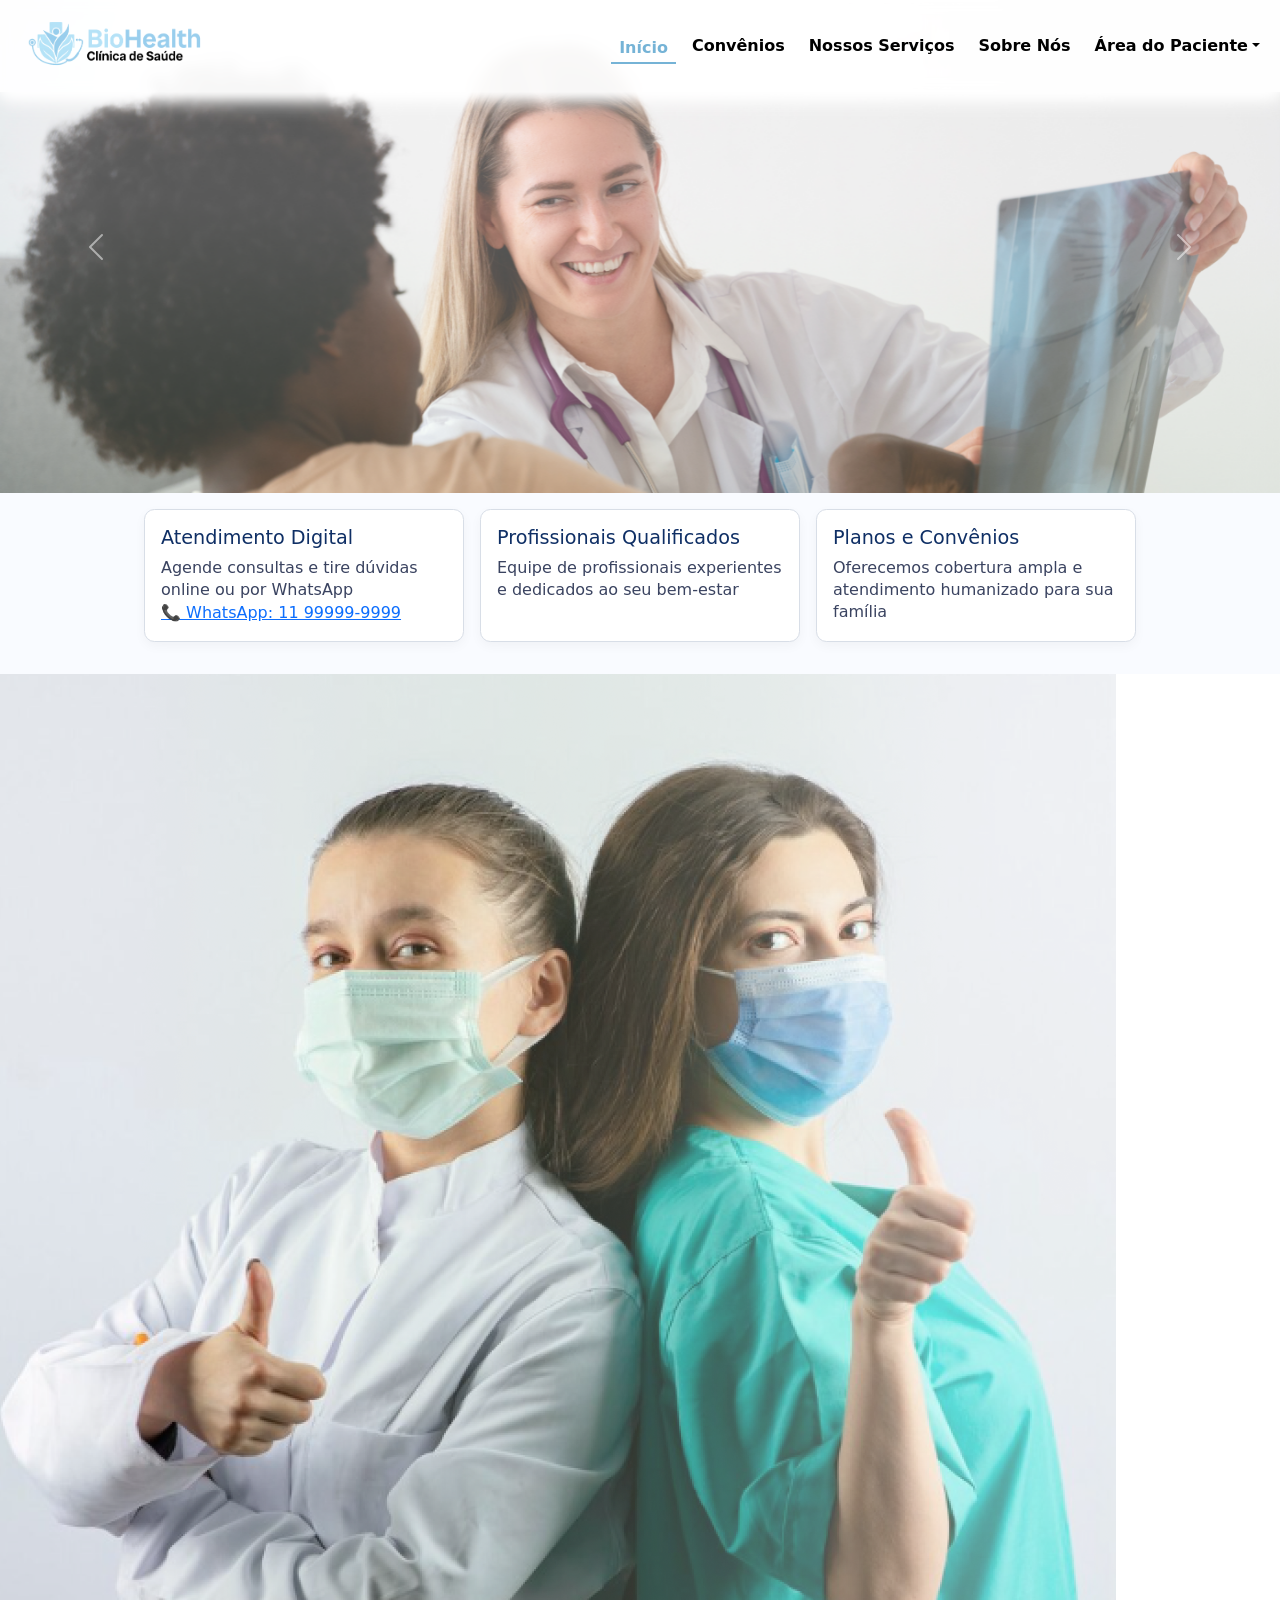
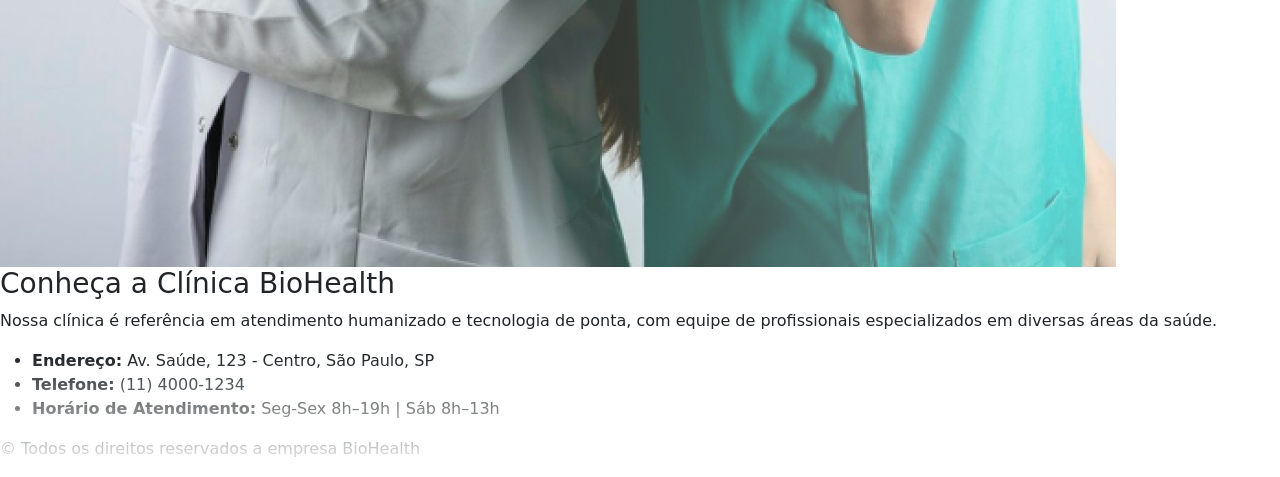
==== index.html @ 5f9a9ad2 "primeiro commit" ====
<!doctype html>
<html lang="pt-br">
  <head>
    <meta charset="UTF-8" />
    <meta name="viewport" content="width=device-width, initial-scale=1.0" />
    <title>BioHealth</title>
    <link
      href="https://cdn.jsdelivr.net/npm/bootstrap@5.3.8/dist/css/bootstrap.min.css"
      rel="stylesheet"
      integrity="sha384-sRIl4kxILFvY47J16cr9ZwB07vP4J8+LH7qKQnuqkuIAvNWLzeN8tE5YBujZqJLB"
      crossorigin="anonymous"
    />
    <link rel="stylesheet" href="/assets/css/index.css" />
  </head>
  <body>
    <!-- Navbar -->
    <div id="navbar-placeholder"></div>

    <!--banner-->
    <div id="carouselExampleCaptions" class="carousel slide">
      <div class="carousel-indicators">
        <button
          type="button"
          data-bs-target="#carouselExampleCaptions"
          data-bs-slide-to="0"
          class="active"
          aria-current="true"
          aria-label="Slide 1"
        ></button>
        <button
          type="button"
          data-bs-target="#carouselExampleCaptions"
          data-bs-slide-to="1"
          aria-label="Slide 2"
        ></button>
        <button
          type="button"
          data-bs-target="#carouselExampleCaptions"
          data-bs-slide-to="2"
          aria-label="Slide 3"
        ></button>
      </div>
      <div class="carousel-inner">
        <div class="carousel-item active">
          <img src="/assets/img/banner1.png" class="d-block w-100" alt="..." />
        </div>
        <div class="carousel-item">
          <img src="/assets/img/banner3.png" class="d-block w-100" alt="..." />
            <div class="carousel-caption d-none d-md-block">
          <div class="carousel-caption d-none d-md-block">
            <h3>Veja todos os nossos serviços disponíveis!</h5>
            <div class="d-grid gap-2 col-6 mx-auto">
              <button type="button" class="btn btn-outline-light">
                Ver Serviços
              </button>
            </div>
          </div>
            </div>
        </div>
        <div class="carousel-item">
          <img src="/assets/img/banner2.png" class="d-block w-100" alt="..." />
          <div class="carousel-caption d-none d-md-block">
            <div class="carousel-caption d-none d-md-block">
              <h3>Agende sua consulta!</h3>
              <div class="d-grid gap-2 col-10 mx-auto">
                <button type="button" class="btn btn-outline-light">
                  Agendar Consulta/Exame
                </button>
              </div>
            </div>
        </div>
      </div>
      <button
        class="carousel-control-prev"
        type="button"
        data-bs-target="#carouselExampleCaptions"
        data-bs-slide="prev"
      >
        <span class="carousel-control-prev-icon" aria-hidden="true"></span>
        <span class="visually-hidden">Previous</span>
      </button>
      <button
        class="carousel-control-next"
        type="button"
        data-bs-target="#carouselExampleCaptions"
        data-bs-slide="next"
      >
        <span class="carousel-control-next-icon" aria-hidden="true"></span>
        <span class="visually-hidden">Next</span>
      </button>
    </div>

<!--cards infos-->
<section class="info-cards-section">
  <div class="info-cards-row">
    <article class="info-card">
      <h3>Atendimento Digital</h3>
      <p>Agende consultas e tire dúvidas online ou por WhatsApp</p>
      <a href="https://wa.me/11999999999" target="_blank" rel="noopener" class="whatsapp-link">📞 WhatsApp: 11 99999-9999</a>
    </article>
    <article class="info-card">
      <h3>Profissionais Qualificados</h3>
      <p>Equipe de profissionais experientes e dedicados ao seu bem-estar</p>
    </article>
    <article class="info-card">
      <h3>Planos e Convênios</h3>
      <p>Oferecemos cobertura ampla e atendimento humanizado para sua família</p>
    </article>
  </div>
</section>


<!--info clínica-->
<section class="clinic-info-section">
  <div class="clinic-info-container">
    <div class="clinic-image-col">
      <img src="/assets/img/card1.png" alt="Clínica BioHealth" class="clinic-image" />
    </div>
    <div class="clinic-text-col">
      <h3>Conheça a Clínica BioHealth</h3>
      <p>
        Nossa clínica é referência em atendimento humanizado e tecnologia de ponta, com equipe de profissionais especializados em diversas áreas da saúde.
      </p>
      <ul>
        <li><strong>Endereço:</strong> Av. Saúde, 123 - Centro, São Paulo, SP</li>
        <li><strong>Telefone:</strong> (11) 4000-1234</li>
        <li><strong>Horário de Atendimento:</strong> Seg-Sex 8h–19h | Sáb 8h–13h</li>
      </ul>
    </div>
  </div>
</section>

    <!--footer-->
    <div id="footer-placeholder"></div>
  </body>

  <script>
    async function loadFragment(containerId, fragmentPath, errorMessage) {
      try {
        const resp = await fetch(fragmentPath);
        if (!resp.ok) throw new Error(`Erro ${resp.status}`);
        const html = await resp.text();
        document.getElementById(containerId).innerHTML = html;
      } catch (error) {
        console.error(errorMessage, error);
        document.getElementById(containerId).innerHTML =
          `<div class="alert alert-danger p-2 m-0">Falha ao carregar ${containerId.replace("-placeholder", "")}.</div>`;
      }
    }

    loadFragment(
      "navbar-placeholder",
      "fragments/navbar.html",
      "Não foi possível carregar navbar:",
    );
    loadFragment(
      "footer-placeholder",
      "fragments/footer.html",
      "Não foi possível carregar footer:",
    );
  </script>
  <script
    src="https://cdn.jsdelivr.net/npm/bootstrap@5.3.8/dist/js/bootstrap.bundle.min.js"
    integrity="sha384-FKyoEForCGlyvwx9Hj09JcYn3nv7wiPVlz7YYwJrWVcXK/BmnVDxM+D2scQbITxI"
    crossorigin="anonymous"
  ></script>
</html>
---- assets/css/index.css ----
/* customizacao navbar */
.navbar-logo {
  width: 200px;
  height: auto;
  margin-right: 0.4rem;
}
.navbar-nav {
  display: flex;
  align-items: center;
  margin-left: auto;
  gap: 0.5rem;
}
.navbar-nav .nav-item {
  display: flex;
  align-items: center;
}
.navbar-nav .nav-link {
  font-weight: 700;
  color: #000000;
}
.navbar-nav .nav-link:hover {
  color: #75b3d6 !important;
}
.navbar-nav .nav-link.active {
  color: #75b3d6 !important;
  border-bottom: 2px solid #75b3d6;
  padding-bottom: 0.15rem;
}

/* customizacao carousel */
#carouselExampleCaptions {
  max-height: auto;
  overflow: hidden;
}
#carouselExampleCaptions .carousel-item img {
  max-height: none;
  width: 100%;
  height: auto;
  object-fit: contain;
}

#carouselExampleCaptions .carousel-caption {
  position: absolute;
  top: 50%;
  right: 5%;
  left: auto;
  width: 45%;
  transform: translateY(-50%);
  text-align: center;
  display: flex;
  flex-direction: column;
  align-items: center;
  justify-content: center;
  padding: 0.5rem 1rem;
  background: transparent;
  border-radius: 0;
}
#carouselExampleCaptions .carousel-caption h3,
#carouselExampleCaptions .carousel-caption p {
  color: #ffffff;
  text-shadow: 0 0 6px rgba(0, 0, 0, 0.8);
  margin: 0.2rem 0;
  width: 100%;
}
#carouselExampleCaptions .carousel-caption .btn {
  margin-top: 0.5rem;
  background-color: #41a8f7;
  border-color: #1c5c8d;
  color: #1c5c8d;
}
#carouselExampleCaptions .carousel-caption .btn:hover {
  background-color: #1c5c8d;
  border-color: rgb(20, 88, 141);
  color: #ffffff;
}

.dropdown-menu {
  background: #ffffff !important;
  border: 1px solid #d6d6d6 !important;
  min-width: 220px;
  text-align: left;
  padding: 0.2rem 0;
  right: 0;
  left: auto;
  box-shadow: 0 6px 18px rgba(0, 0, 0, 0.12);
}
.dropdown-menu.show {
  right: 0;
  left: auto;
}
.dropdown-item {
  color: #0c2b66 !important;
  text-align: left;
  background: transparent !important;
  border-radius: 0;
  padding-right: 0.9rem;
  padding-left: 0.9rem;
}
.dropdown-item:hover,
.dropdown-item:focus {
  background-color: #f2f7ff !important;
  color: #0c2b66 !important;
}

/* Navbar overlay */
.navbar {
  background-color: rgba(255, 255, 255, 0.95) !important;
  position: absolute;
  width: 100%;
  top: 0;
  left: 0;
  z-index: 20;
  padding-top: 0.4rem;
  padding-bottom: 0.4rem;
  backdrop-filter: blur(6px);
  box-shadow:
    0 8px 20px rgb(255, 255, 255),
    0 4px 12px rgb(255, 255, 255);
}
.container-fluid {
  position: relative;
  z-index: 20;
}
body {
  margin: 0;
}
#carouselExampleCaptions {
  margin-top: 0;
  position: relative;
  z-index: 1;
  background: linear-gradient(to bottom, rgba(0, 0, 0, 0.25), transparent 25%);
  padding-bottom: 1rem;
}
#carouselExampleCaptions::after {
  content: "";
  position: absolute;
  inset: auto 0 0;
  height: 120px;
  background: linear-gradient(
    to bottom,
    rgba(0, 0, 0, 0),
    rgba(255, 255, 255, 1)
  );
  pointer-events: none;
}
#carouselExampleCaptions .carousel-item {
  min-height: 380px;
}
#carouselExampleCaptions .carousel-item img {
  height: auto;
  object-fit: contain;
  width: 100%;
}

/* Info cards */
.info-cards-section {
  padding: 1rem 1.25rem 2rem;
  background: #f9fbff;
}
.info-cards-row {
  display: flex;
  flex-wrap: wrap;
  gap: 1rem;
  justify-content: center;
}
.info-card {
  flex: 1 1 250px;
  max-width: 320px;
  background: #fff;
  border: 1px solid #d8dee7;
  border-radius: 0.65rem;
  padding: 1rem;
  box-shadow: 0 4px 12px rgba(0, 0, 0, 0.04);
}
.info-card h3 {
  margin: 0 0 0.45rem;
  font-size: 1.2rem;
  color: #0f2f65;
}
.info-card p {
  margin: 0;
  color: #3a4360;
  line-height: 1.4;
}
@media (max-width: 760px) {
  .info-cards-row {
    flex-direction: column;
    align-items: stretch;
  }
}

/* Clinic info section */
\n.clinic-info-section {
  padding: 0.6rem 1.25rem 0.8rem;
}
\n.clinic-info-container {
  display: flex;
  gap: 1rem;
  align-items: center;
  justify-content: center;
  flex-wrap: wrap;
  background: #ffffff;
  border: 1px solid #dfe3e9;
  border-radius: 0.65rem;
  padding: 0.7rem;
}
\n.clinic-image-col {
  flex: 1 1 220px;
  max-width: 260px;
  display: flex;
  align-items: center;
  justify-content: center;
}
\n.clinic-image {
  width: 100%;
  height: 150px;
  border-radius: 0.5rem;
  object-fit: cover;
}
\n.clinic-text-col {
  flex: 2 1 360px;
}
\n.clinic-text-col h3 {
  font-size: 1.35rem;
  margin-top: 0;
  color: #0f2f65;
}
\n.clinic-text-col p {
  margin: 0.25rem 0 0.5rem;
  color: #3b435f;
  line-height: 1.4;
}
\n.clinic-text-col ul {
  list-style: none;
  padding: 0;
  margin: 0;
  color: #1f2f57;
}
\n.clinic-text-col li {
  margin-bottom: 0.3rem;
}
\n@media (max-width: 860px) {
  .clinic-info-container {
    flex-direction: column;
  }
}
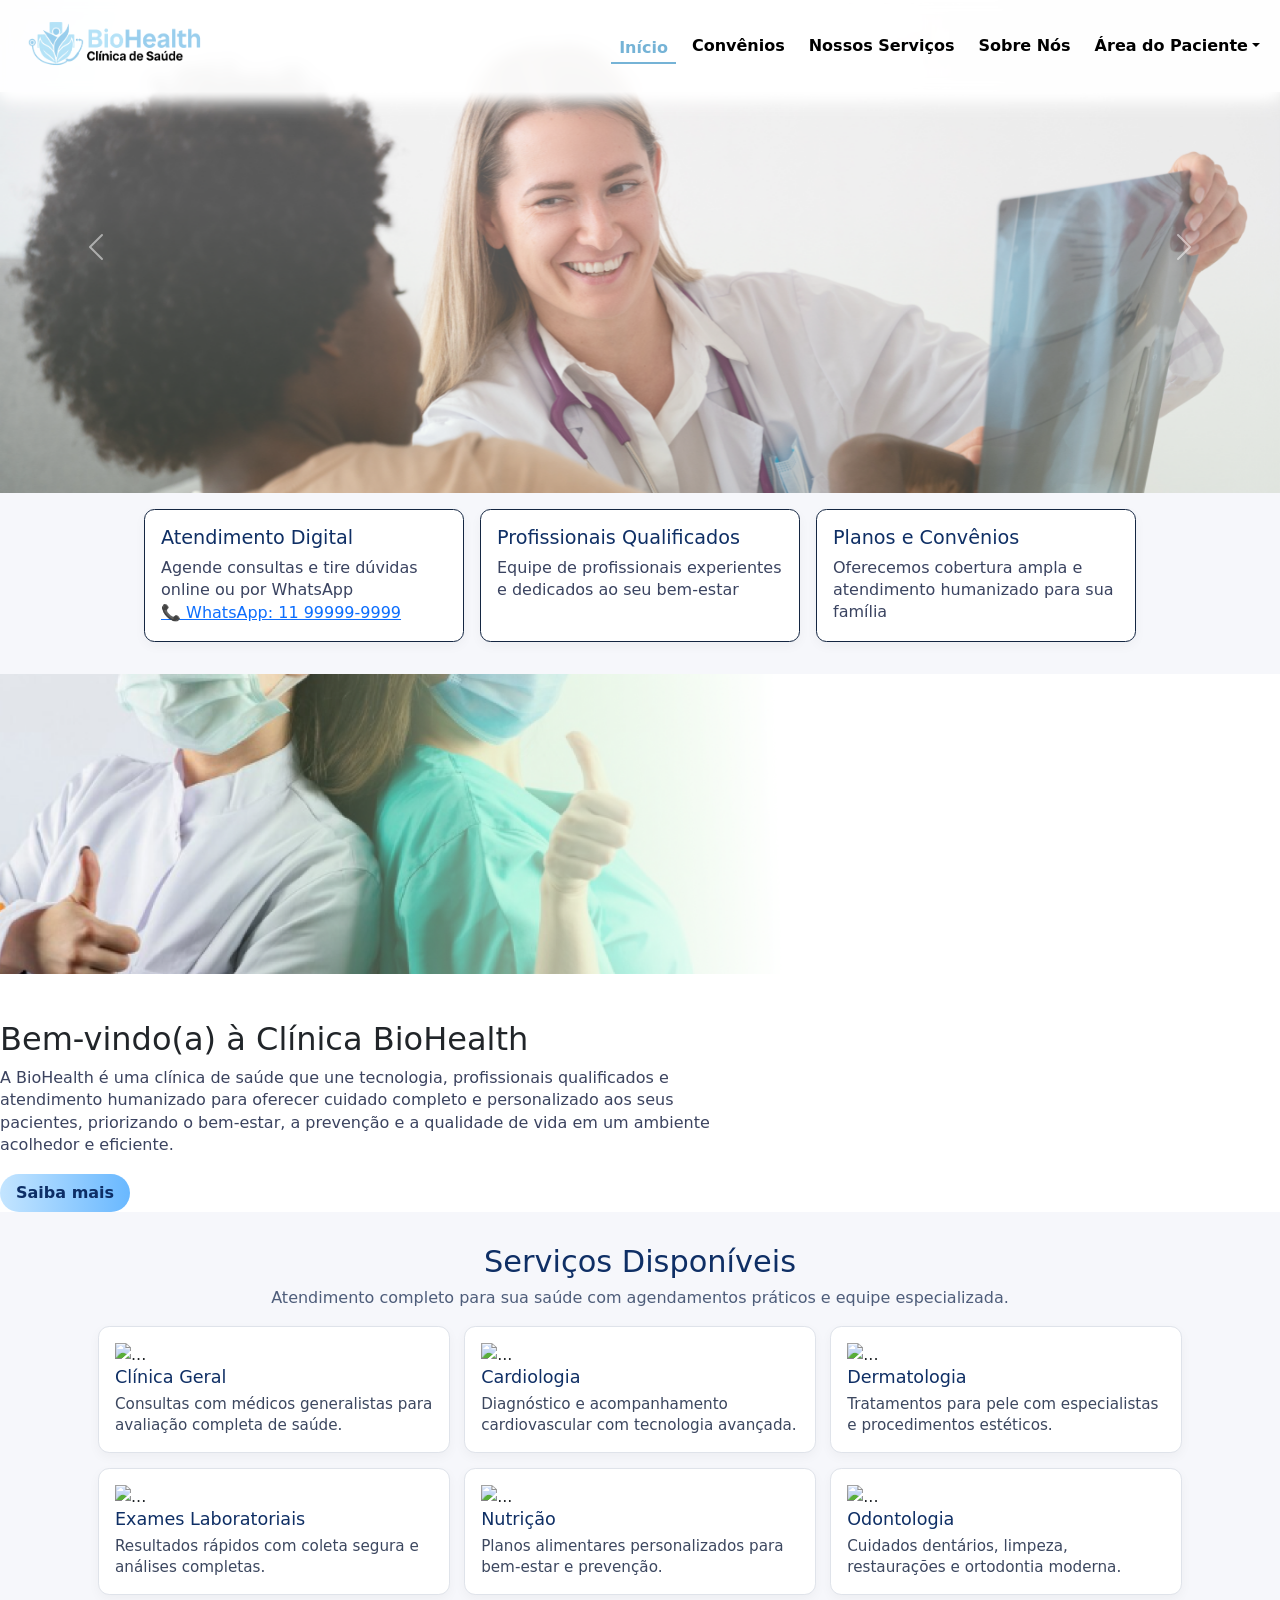
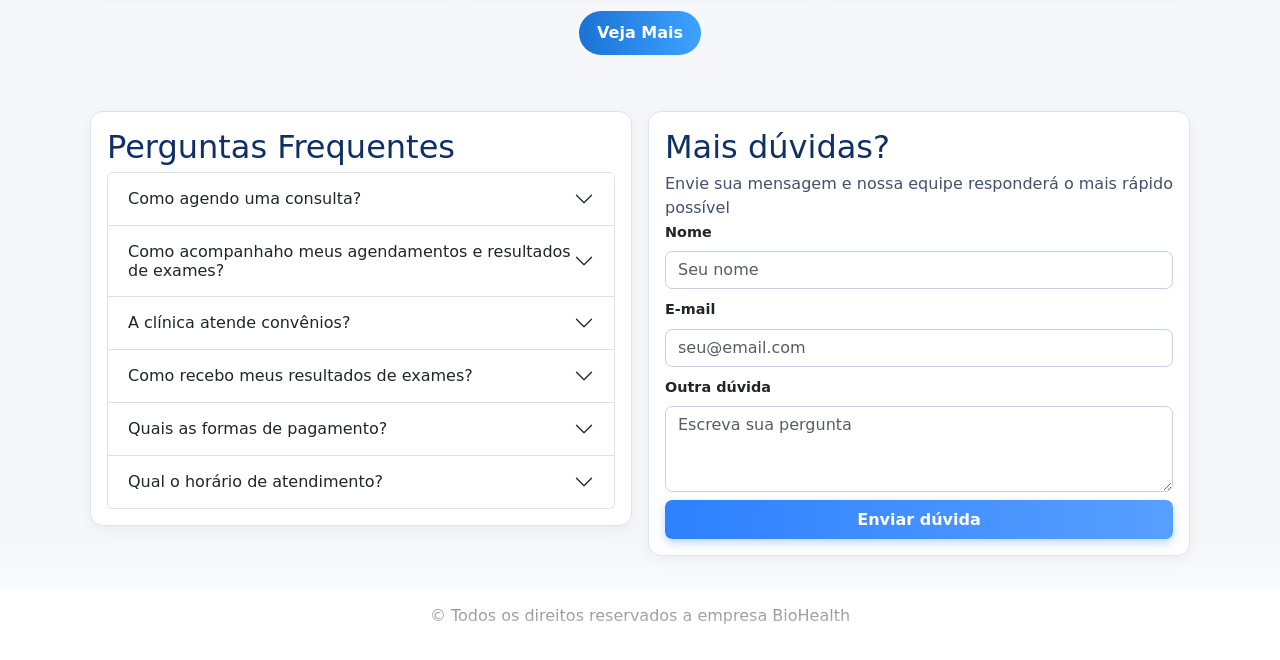
==== commit 50e088a0: "update" ====
--- a/index.html
+++ b/index.html
@@ -18,28 +18,7 @@
 
     <!--banner-->
     <div id="carouselExampleCaptions" class="carousel slide">
-      <div class="carousel-indicators">
-        <button
-          type="button"
-          data-bs-target="#carouselExampleCaptions"
-          data-bs-slide-to="0"
-          class="active"
-          aria-current="true"
-          aria-label="Slide 1"
-        ></button>
-        <button
-          type="button"
-          data-bs-target="#carouselExampleCaptions"
-          data-bs-slide-to="1"
-          aria-label="Slide 2"
-        ></button>
-        <button
-          type="button"
-          data-bs-target="#carouselExampleCaptions"
-          data-bs-slide-to="2"
-          aria-label="Slide 3"
-        ></button>
-      </div>
+
       <div class="carousel-inner">
         <div class="carousel-item active">
           <img src="/assets/img/banner1.png" class="d-block w-100" alt="..." />
@@ -117,15 +96,160 @@
       <img src="/assets/img/card1.png" alt="Clínica BioHealth" class="clinic-image" />
     </div>
     <div class="clinic-text-col">
-      <h3>Conheça a Clínica BioHealth</h3>
+      <h2><span class="title-dark">Bem-vindo(a) à</span> <span class="title-light">Clínica BioHealth</span></h2>
       <p>
-        Nossa clínica é referência em atendimento humanizado e tecnologia de ponta, com equipe de profissionais especializados em diversas áreas da saúde.
+        A BioHealth é uma clínica de saúde que une tecnologia, profissionais qualificados e atendimento humanizado para oferecer cuidado completo e personalizado aos seus pacientes, priorizando o bem-estar, a prevenção e a qualidade de vida em um ambiente acolhedor e eficiente.
       </p>
-      <ul>
-        <li><strong>Endereço:</strong> Av. Saúde, 123 - Centro, São Paulo, SP</li>
-        <li><strong>Telefone:</strong> (11) 4000-1234</li>
-        <li><strong>Horário de Atendimento:</strong> Seg-Sex 8h–19h | Sáb 8h–13h</li>
-      </ul>
+      <a href="#" class="learn-more-btn">Saiba mais</a>
+    </div>
+  </div>
+</section>
+
+<!--servicos disponíveis-->
+<section class="services-section">
+  <div class="services-inner">
+    <div class="services-header">
+      <h2>Serviços Disponíveis</h2>
+      <p>Atendimento completo para sua saúde com agendamentos práticos e equipe especializada.</p>
+    </div>
+    <div class="service-cards-grid">
+      
+      <article class="service-card">
+          <img src="..." class="card-img-top" alt="...">
+
+        <h3>Clínica Geral</h3>
+        <p>Consultas com médicos generalistas para avaliação completa de saúde.</p>
+      </article>
+      <article class="service-card">
+          <img src="..." class="card-img-top" alt="...">
+
+        <h3>Cardiologia</h3>
+        <p>Diagnóstico e acompanhamento cardiovascular com tecnologia avançada.</p>
+      </article>
+      <article class="service-card">
+          <img src="..." class="card-img-top" alt="...">
+
+        <h3>Dermatologia</h3>
+        <p>Tratamentos para pele com especialistas e procedimentos estéticos.</p>
+      </article>
+      <article class="service-card">
+          <img src="..." class="card-img-top" alt="...">
+
+        <h3>Exames Laboratoriais</h3>
+        <p>Resultados rápidos com coleta segura e análises completas.</p>
+      </article>
+      <article class="service-card">
+          <img src="..." class="card-img-top" alt="...">
+
+        <h3>Nutrição</h3>
+        <p>Planos alimentares personalizados para bem-estar e prevenção.</p>
+      </article>
+      <article class="service-card">
+          <img src="..." class="card-img-top" alt="...">
+
+        <h3>Odontologia</h3>
+        <p>Cuidados dentários, limpeza, restaurações e ortodontia moderna.</p>
+      </article>
+    </div>
+    <div class="services-actions">
+      <a href="#" class="services-more-btn">Veja Mais</a>
+    </div>
+  </div>
+</section>
+
+<!-- perguntas frequentes -->
+<section class="faq-section">
+  <div class="faq-inner">
+    <div class="faq-left">
+      <div class="faq-text">
+        <h2>Perguntas Frequentes</h2>
+      </div>
+      <div class="accordion" id="faqAccordion">
+        <div class="accordion-item">
+          <h2 class="accordion-header" id="faqHeadingOne">
+            <button class="accordion-button collapsed" type="button" data-bs-toggle="collapse" data-bs-target="#faqCollapseOne" aria-expanded="false" aria-controls="faqCollapseOne">
+              Como agendo uma consulta?
+            </button>
+          </h2>
+          <div id="faqCollapseOne" class="accordion-collapse collapse" aria-labelledby="faqHeadingOne" data-bs-parent="#faqAccordion">
+            <div class="accordion-body">Você pode agendar pelo formulário online, WhatsApp ou telefone. Escolha a especialidade e horário adequado para você</div>
+          </div>
+        </div>
+        <div class="accordion-item">
+          <h2 class="accordion-header" id="faqHeadingThree">
+            <button class="accordion-button collapsed" type="button" data-bs-toggle="collapse" data-bs-target="#faqCollapseThree" aria-expanded="false" aria-controls="faqCollapseThree">
+              Como acompanhaho meus agendamentos e resultados de exames?
+            </button>
+          </h2>
+          <div id="faqCollapseThree" class="accordion-collapse collapse" aria-labelledby="faqHeadingThree" data-bs-parent="#faqAccordion">
+            <div class="accordion-body">Para consultar seus agendamentos e resultados de exames, acesse a Área do Paciente</div>
+          </div>
+        </div>
+        <div class="accordion-item">
+          <h2 class="accordion-header" id="faqHeadingTwo">
+            <button class="accordion-button collapsed" type="button" data-bs-toggle="collapse" data-bs-target="#faqCollapseTwo" aria-expanded="false" aria-controls="faqCollapseTwo">
+              A clínica atende convênios?
+            </button>
+          </h2>
+          <div id="faqCollapseTwo" class="accordion-collapse collapse" aria-labelledby="faqHeadingTwo" data-bs-parent="#faqAccordion">
+            <div class="accordion-body">Sim, trabalhamos com diversos convênios. Veja a lista completa na área de convênios.</div>
+          </div>
+        </div>
+        <div class="accordion-item">
+          <h2 class="accordion-header" id="faqHeadingFour">
+            <button class="accordion-button collapsed" type="button" data-bs-toggle="collapse" data-bs-target="#faqCollapseFour" aria-expanded="false" aria-controls="faqCollapseFour">
+              Como recebo meus resultados de exames?
+            </button>
+          </h2>
+          <div id="faqCollapseFour" class="accordion-collapse collapse" aria-labelledby="faqHeadingFour" data-bs-parent="#faqAccordion">
+            <div class="accordion-body">Os resultados saem por e-mail ou pela plataforma do paciente. Para emergências, você pode retirar pessoalmente.</div>
+          </div>
+        </div>
+        <div class="accordion-item">
+          <h2 class="accordion-header" id="faqHeadingFive">
+            <button class="accordion-button collapsed" type="button" data-bs-toggle="collapse" data-bs-target="#faqCollapseFive" aria-expanded="false" aria-controls="faqCollapseFive">
+              Quais as formas de pagamento?
+            </button>
+          </h2>
+          <div id="faqCollapseFive" class="accordion-collapse collapse" aria-labelledby="faqHeadingFive" data-bs-parent="#faqAccordion">
+            <div class="accordion-body">Aceitamos cartão de crédito parcelado, débito, Pix e dinheiro.</div>
+          </div>
+        </div>
+        <div class="accordion-item">
+          <h2 class="accordion-header" id="faqHeadingSix">
+            <button class="accordion-button collapsed" type="button" data-bs-toggle="collapse" data-bs-target="#faqCollapseSix" aria-expanded="false" aria-controls="faqCollapseSix">
+              Qual o horário de atendimento?
+            </button>
+          </h2>
+          <div id="faqCollapseSix" class="accordion-collapse collapse" aria-labelledby="faqHeadingSix" data-bs-parent="#faqAccordion">
+            <div class="accordion-body">Nosso horário de atendimento é das 8h às 18h, de segunda a sexta-feira.</div>
+          </div>
+        </div>
+      </div>
+      
+    </div>
+    <div class="faq-right">
+      
+
+<div class="faq-text">
+        <h2>Mais dúvidas?</h2>
+        <p>Envie sua mensagem e nossa equipe responderá o mais rápido possível</p>
+      </div>
+      <form class="faq-form">
+        <div class="mb-2">
+          <label for="faq-name" class="form-label">Nome</label>
+          <input id="faq-name" class="form-control" type="text" placeholder="Seu nome" />
+        </div>
+        <div class="mb-2">
+          <label for="faq-email" class="form-label">E-mail</label>
+          <input id="faq-email" class="form-control" type="email" placeholder="seu@email.com" />
+        </div>
+        <div class="mb-2">
+          <label for="faq-question" class="form-label">Outra dúvida</label>
+          <textarea id="faq-question" class="form-control" rows="3" placeholder="Escreva sua pergunta"></textarea>
+        </div>
+        <button type="submit" class="faq-submit-btn">Enviar dúvida</button>
+      </form>
     </div>
   </div>
 </section>
--- a/assets/css/index.css
+++ b/assets/css/index.css
@@ -123,6 +123,7 @@
 }
 body {
   margin: 0;
+  padding: 0;
 }
 #carouselExampleCaptions {
   margin-top: 0;
@@ -155,7 +156,7 @@
 /* Info cards */
 .info-cards-section {
   padding: 1rem 1.25rem 2rem;
-  background: #f9fbff;
+  background: #f6f7fb;
 }
 .info-cards-row {
   display: flex;
@@ -167,7 +168,7 @@
   flex: 1 1 250px;
   max-width: 320px;
   background: #fff;
-  border: 1px solid #d8dee7;
+  border: 1px solid #142642;
   border-radius: 0.65rem;
   padding: 1rem;
   box-shadow: 0 4px 12px rgba(0, 0, 0, 0.04);
@@ -189,58 +190,231 @@
   }
 }
 
-/* Clinic info section */
-\n.clinic-info-section {
-  padding: 0.6rem 1.25rem 0.8rem;
-}
-\n.clinic-info-container {
+/* seção info clinica */
+.clinic-info-section {
+  margin: auto;
+  width: 100%;
+}
+.clinic-info-container {
   display: flex;
   gap: 1rem;
+  align-items: flex-start;
+  justify-content: flex-start;
+  flex-wrap: wrap;
+  background: #ffffff;
+  border: none;
+  border-radius: 0;
+  margin: 0;
+  width: 100%;
+  max-width: 100%;
+  box-shadow: none;
+}
+.clinic-image-col {
+  flex: 0 0 850px;
+  max-width: 850px;
+  display: flex;
   align-items: center;
   justify-content: center;
-  flex-wrap: wrap;
-  background: #ffffff;
-  border: 1px solid #dfe3e9;
-  border-radius: 0.65rem;
-  padding: 0.7rem;
-}
-\n.clinic-image-col {
-  flex: 1 1 220px;
-  max-width: 260px;
-  display: flex;
-  align-items: center;
-  justify-content: center;
-}
-\n.clinic-image {
-  width: 100%;
-  height: 150px;
-  border-radius: 0.5rem;
+}
+.clinic-image {
+  width: 100%;
+  height: 300px;
   object-fit: cover;
-}
-\n.clinic-text-col {
-  flex: 2 1 360px;
-}
-\n.clinic-text-col h3 {
+  box-shadow: inset 60px 0 60px rgba(255, 255, 255, 0.8);
+}
+.clinic-text-col {
+  flex: 2 1 580px;
+  text-align: left;
+  max-width: 760px;
+  margin-top: 30px;
+}
+.clinic-text-col h3 {
   font-size: 1.35rem;
   margin-top: 0;
   color: #0f2f65;
 }
-\n.clinic-text-col p {
+.clinic-text-col p {
   margin: 0.25rem 0 0.5rem;
   color: #3b435f;
   line-height: 1.4;
 }
-\n.clinic-text-col ul {
+.learn-more-btn {
+  display: inline-block;
+  margin-top: 0.6rem;
+  padding: 0.45rem 1rem;
+  font-weight: 700;
+  background: linear-gradient(90deg, #c4e5ff, #69b8ff);
+  border: none;
+  border-radius: 999px;
+  color: #0d2e66;
+  text-decoration: none;
+}
+.learn-more-btn:hover {
+  background: linear-gradient(90deg, #97d1ff, #4a9dff);
+  color: #082250;
+}
+.clinic-text-col ul {
   list-style: none;
   padding: 0;
   margin: 0;
-  color: #1f2f57;
-}
-\n.clinic-text-col li {
+}
+
+/* serviços disponíveis */
+.services-section {
+  background: #f6f7fb;
+  padding: 2rem 1rem 1.5rem;
+  margin: 0 auto;
+  width: 100%;
+}
+.services-inner {
+  max-width: 1100px;
+  margin: 0 auto;
+  padding: 0 0.5rem;
+}
+.services-header {
+  text-align: center;
+  margin-bottom: 1rem;
+}
+.services-header h2 {
+  margin: 0 0 0.3rem;
+  font-size: 1.9rem;
+  color: #0f2f65;
+}
+.services-header p {
+  margin: 0;
+  color: #4e5d7a;
+}
+.service-cards-grid {
+  display: grid;
+  grid-template-columns: repeat(3, minmax(0, 1fr));
+  gap: 0.9rem;
+}
+.service-card {
+  background: #ffffff;
+  border: 1px solid #dfe3ea;
+  border-radius: 0.7rem;
+  padding: 1rem;
+  box-shadow: 0 4px 12px rgba(0, 0, 0, 0.04);
+}
+.service-card h3 {
+  margin: 0 0 0.35rem;
+  color: #0f2f65;
+  font-size: 1.1rem;
+}
+.service-card p {
+  margin: 0;
+  color: #3c475f;
+  line-height: 1.4;
+  font-size: 0.95rem;
+}
+.services-actions {
+  margin-top: 1rem;
+  text-align: center;
+}
+.services-more-btn {
+  display: inline-block;
+  padding: 0.6rem 1.1rem;
+  border-radius: 999px;
+  color: #ffffff;
+  text-decoration: none;
+  font-weight: 600;
+  background: linear-gradient(90deg, #1b73d4, #3da2ff);
+  border: none;
+}
+.services-more-btn:hover {
+  background: linear-gradient(90deg, #1259aa, #2d8be0);
+  color: #fff;
+}
+@media (max-width: 940px) {
+  .service-cards-grid {
+    grid-template-columns: repeat(2, minmax(0, 1fr));
+  }
+}
+@media (max-width: 660px) {
+  .service-cards-grid {
+    grid-template-columns: 1fr;
+  }
+}
+
+/* seção FAQ */
+
+.faq-section {
+  background: #f6f7fb;
+  padding: 2rem 1rem;
+}
+.faq-inner {
+  max-width: 1100px;
+  margin: 0 auto;
+  display: grid;
+  grid-template-columns: 1fr 1fr;
+  gap: 1rem;
+  align-items: start;
+}
+.faq-left,
+.faq-right {
+  background: #fff;
+  border: 1px solid #dfe3ea;
+  border-radius: 0.8rem;
+  padding: 1rem;
+  box-shadow: 0 4px 14px rgba(0, 0, 0, 0.05);
+}
+.faq-text h2 {
+  margin: 0 0 0.35rem;
+  color: #0f2f65;
+}
+.faq-text p {
+  margin: 0;
+  color: #44506b;
+}
+.faq-form .form-label {
+  font-weight: 600;
+  font-size: 0.9rem;
+}
+.faq-form .form-control {
+  border-radius: 0.45rem;
+  border: 1px solid #c8d0df;
+}
+.faq-submit-btn {
+  margin-top: 0.35rem;
+  background: linear-gradient(90deg, #2e80ff, #579fff);
+  color: #fff;
+  border: none;
+  border-radius: 0.45rem;
+  padding: 0.45rem 0.9rem;
+  font-weight: 700;
+  width: 100%;
+  display: block;
+  text-align: center;
+  box-shadow: 0 4px 10px rgba(46, 128, 255, 0.3);
+}
+.faq-submit-btn:hover {
+  background: linear-gradient(90deg, #1f62d6, #3b88e0);
+}
+
+.faq-right .accordion-button {
+  font-weight: 600;
+  color: #173774;
+}
+.faq-right .accordion-body {
+  color: #36435f;
+}
+@media (max-width: 960px) {
+  .faq-inner {
+    grid-template-columns: 1fr;
+  }
+  .faq-left,
+  .faq-right {
+    padding: 0.85rem;
+  }
+}
+
+.clinic-text-col li {
   margin-bottom: 0.3rem;
 }
-\n@media (max-width: 860px) {
-  .clinic-info-container {
-    flex-direction: column;
-  }
-}
+
+footer {
+  background: #ffffff;
+  color: #000000;
+  text-align: center;
+  padding: 1rem 0;
+}
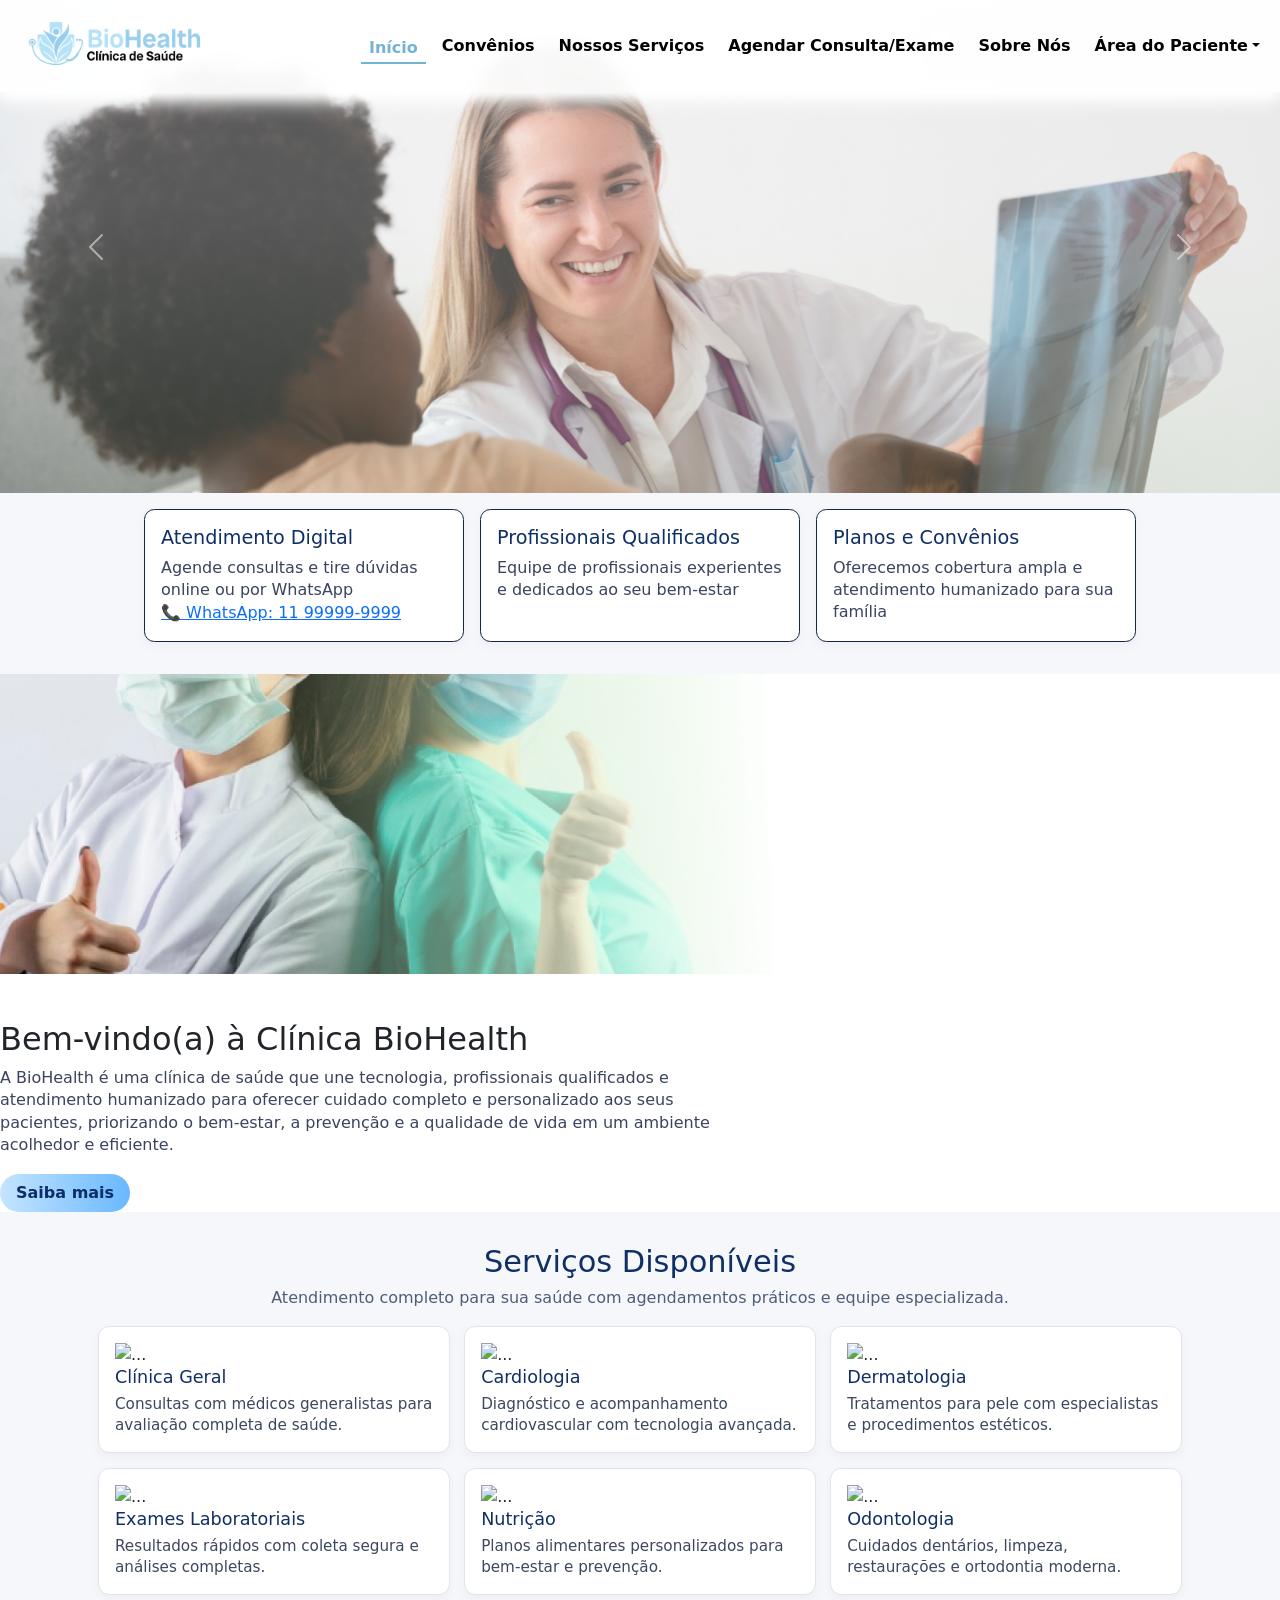
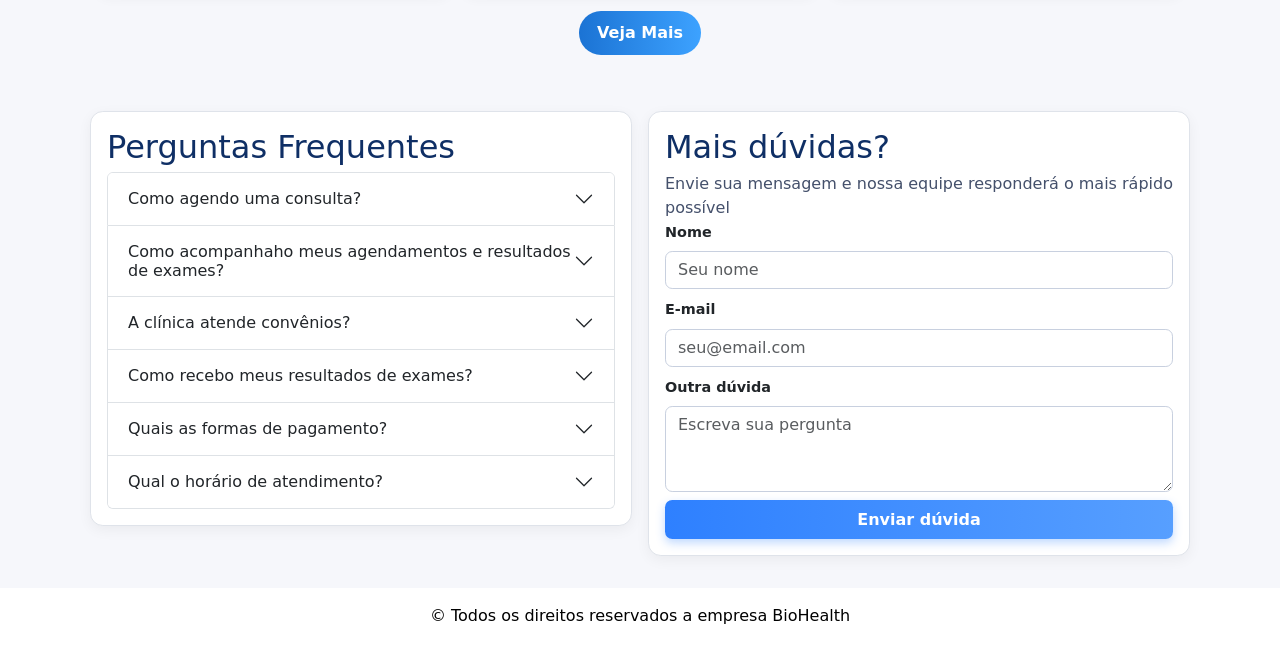
==== commit 935a3526: "update sobre" ====
--- a/index.html
+++ b/index.html
@@ -222,7 +222,7 @@
             </button>
           </h2>
           <div id="faqCollapseSix" class="accordion-collapse collapse" aria-labelledby="faqHeadingSix" data-bs-parent="#faqAccordion">
-            <div class="accordion-body">Nosso horário de atendimento é das 8h às 18h, de segunda a sexta-feira.</div>
+            <div class="accordion-body">Nosso horário de atendimento é das 8h às 18h, de segunda a sexta-feira, e 08h às 12h no sábado.</div>
           </div>
         </div>
       </div>
--- a/assets/css/index.css
+++ b/assets/css/index.css
@@ -121,9 +121,33 @@
   position: relative;
   z-index: 20;
 }
-body {
-  margin: 0;
-  padding: 0;
+/* customizacao navbar */
+.navbar-logo {
+  width: 200px;
+  height: auto;
+  margin-right: 0.4rem;
+}
+.navbar-nav {
+  display: flex;
+  align-items: center;
+  margin-left: auto;
+  gap: 0.5rem;
+}
+.navbar-nav .nav-item {
+  display: flex;
+  align-items: center;
+}
+.navbar-nav .nav-link {
+  font-weight: 700;
+  color: #000000;
+}
+.navbar-nav .nav-link:hover {
+  color: #75b3d6 !important;
+}
+.navbar-nav .nav-link.active {
+  color: #75b3d6 !important;
+  border-bottom: 2px solid #75b3d6;
+  padding-bottom: 0.15rem;
 }
 #carouselExampleCaptions {
   margin-top: 0;
@@ -132,18 +156,7 @@
   background: linear-gradient(to bottom, rgba(0, 0, 0, 0.25), transparent 25%);
   padding-bottom: 1rem;
 }
-#carouselExampleCaptions::after {
-  content: "";
-  position: absolute;
-  inset: auto 0 0;
-  height: 120px;
-  background: linear-gradient(
-    to bottom,
-    rgba(0, 0, 0, 0),
-    rgba(255, 255, 255, 1)
-  );
-  pointer-events: none;
-}
+
 #carouselExampleCaptions .carousel-item {
   min-height: 380px;
 }
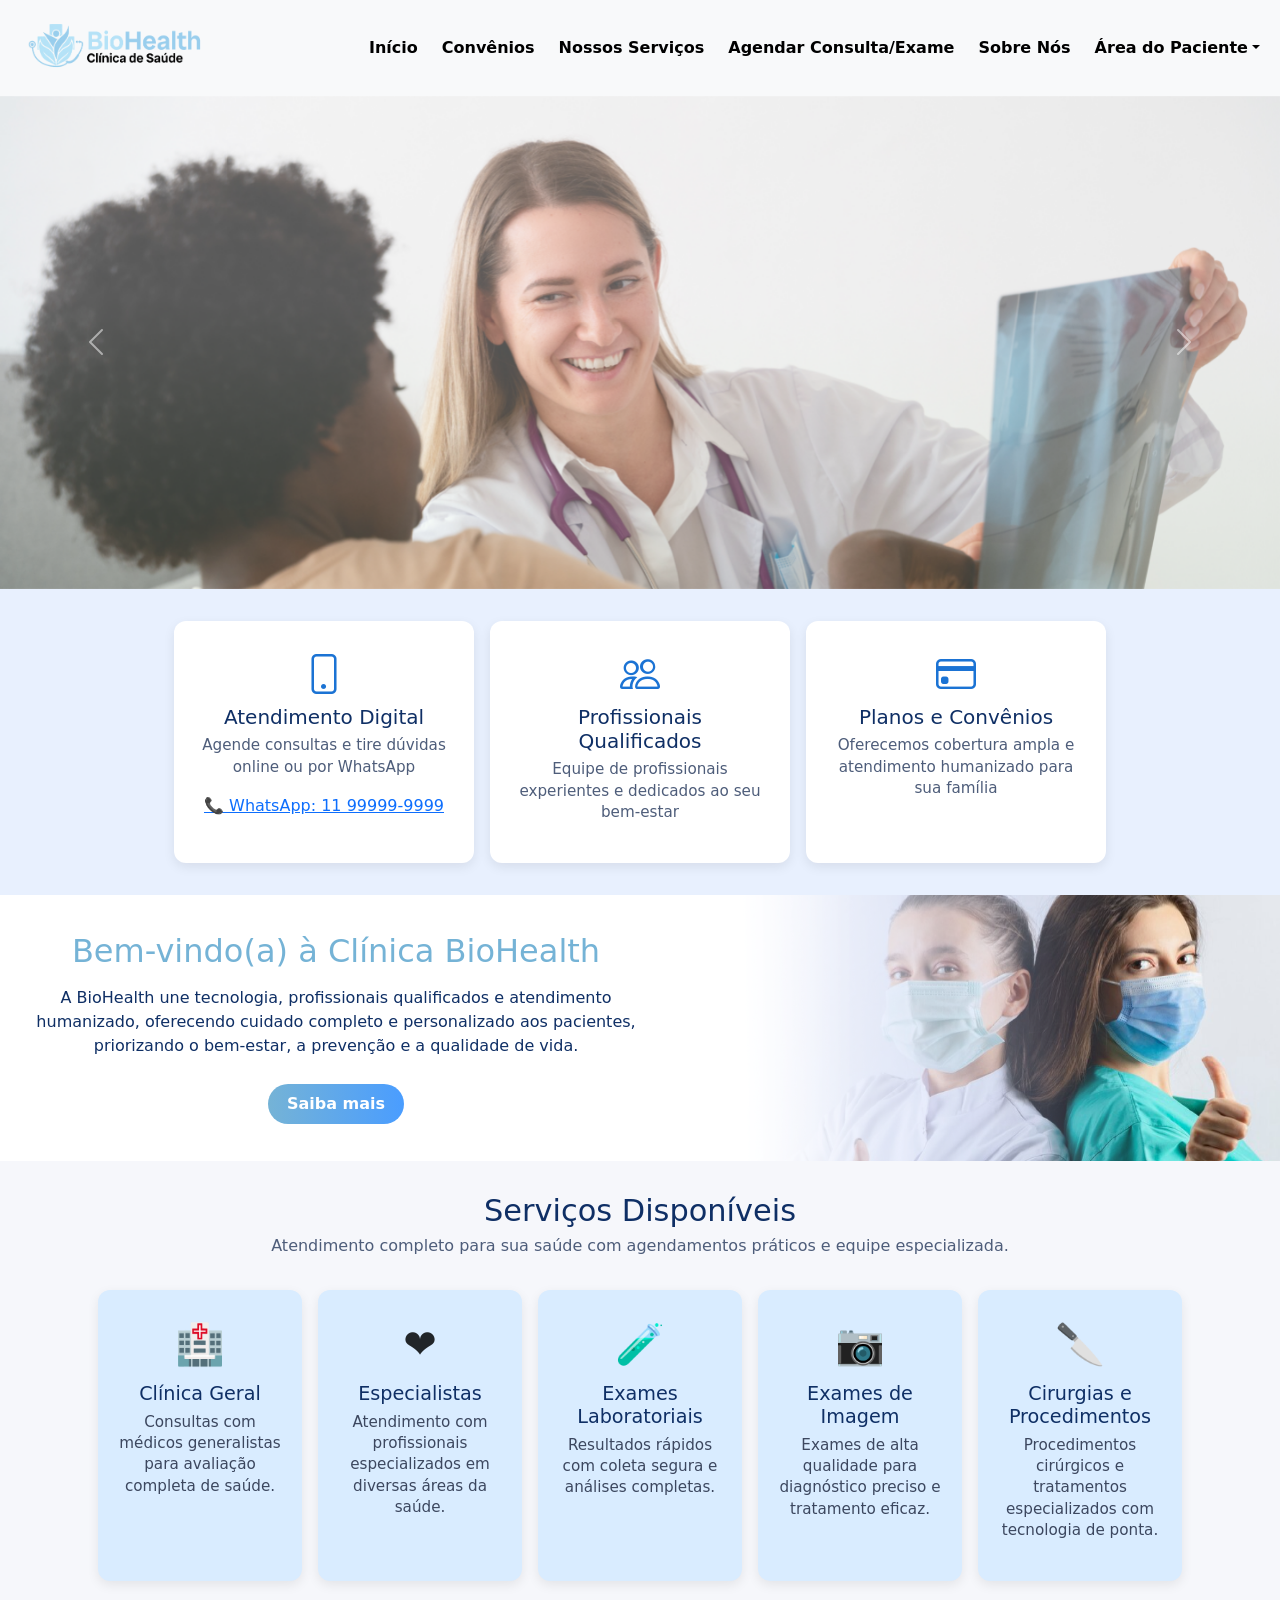
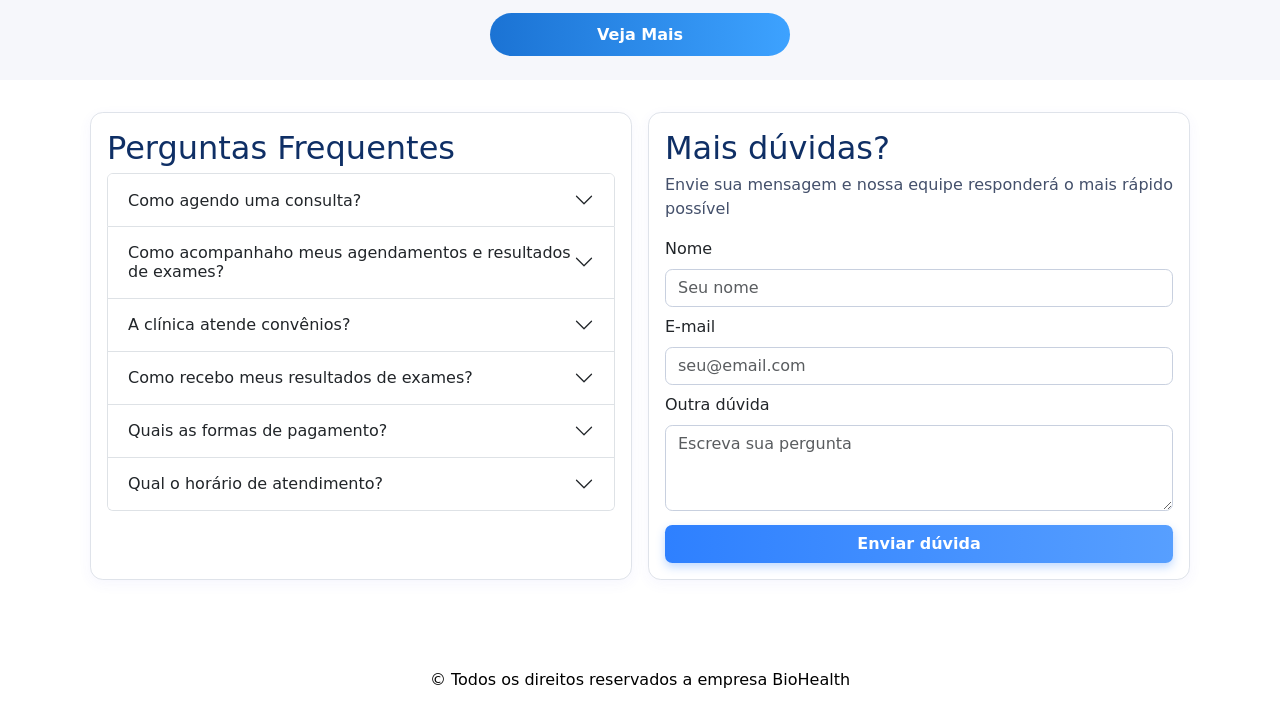
==== commit 01025a63: "update paginas" ====
--- a/index.html
+++ b/index.html
@@ -4,6 +4,8 @@
     <meta charset="UTF-8" />
     <meta name="viewport" content="width=device-width, initial-scale=1.0" />
     <title>BioHealth</title>
+    		<link rel="icon" href="/assets/img/logo_biohealth_black.svg" size="32x32">
+
     <link
       href="https://cdn.jsdelivr.net/npm/bootstrap@5.3.8/dist/css/bootstrap.min.css"
       rel="stylesheet"
@@ -11,254 +13,363 @@
       crossorigin="anonymous"
     />
     <link rel="stylesheet" href="/assets/css/index.css" />
+    <link
+      href="https://cdn.jsdelivr.net/npm/bootstrap-icons@1.11.3/font/bootstrap-icons.css"
+      rel="stylesheet"
+    />
   </head>
-  <body>
-    <!-- Navbar -->
+<body class="page-index">    
+  <!-- Navbar -->
     <div id="navbar-placeholder"></div>
 
     <!--banner-->
-    <div id="carouselExampleCaptions" class="carousel slide">
-
+    <div id="carouselExampleCaptions" class="carousel slide" data-bs-ride="carousel" data-bs-interval="3000">
       <div class="carousel-inner">
         <div class="carousel-item active">
-          <img src="/assets/img/banner1.png" class="d-block w-100" alt="..." />
+          <img src="/assets/img/banner1.png" class="d-block w-100" alt="banner biohealth" />
         </div>
         <div class="carousel-item">
-          <img src="/assets/img/banner3.png" class="d-block w-100" alt="..." />
-            <div class="carousel-caption d-none d-md-block">
-          <div class="carousel-caption d-none d-md-block">
-            <h3>Veja todos os nossos serviços disponíveis!</h5>
-            <div class="d-grid gap-2 col-6 mx-auto">
-              <button type="button" class="btn btn-outline-light">
-                Ver Serviços
-              </button>
-            </div>
+          <img src="/assets/img/banner3.png" class="d-block w-100" alt="banner biohealth" />
+        </div>
+        <div class="carousel-item">
+          <img src="/assets/img/banner2.png" class="d-block w-100" alt="banner biohealth" />
+          
           </div>
-            </div>
-        </div>
-        <div class="carousel-item">
-          <img src="/assets/img/banner2.png" class="d-block w-100" alt="..." />
-          <div class="carousel-caption d-none d-md-block">
-            <div class="carousel-caption d-none d-md-block">
-              <h3>Agende sua consulta!</h3>
-              <div class="d-grid gap-2 col-10 mx-auto">
-                <button type="button" class="btn btn-outline-light">
-                  Agendar Consulta/Exame
-                </button>
-              </div>
-            </div>
-        </div>
+        </div>
+         <button class="carousel-control-prev" type="button" data-bs-target="#carouselExampleCaptions" data-bs-slide="prev">
+    <span class="carousel-control-prev-icon" aria-hidden="true"></span>
+    <span class="visually-hidden">Previous</span>
+  </button>
+  <button class="carousel-control-next" type="button" data-bs-target="#carouselExampleCaptions" data-bs-slide="next">
+    <span class="carousel-control-next-icon" aria-hidden="true"></span>
+    <span class="visually-hidden">Next</span>
+  </button>
       </div>
-      <button
-        class="carousel-control-prev"
-        type="button"
-        data-bs-target="#carouselExampleCaptions"
-        data-bs-slide="prev"
-      >
-        <span class="carousel-control-prev-icon" aria-hidden="true"></span>
-        <span class="visually-hidden">Previous</span>
-      </button>
-      <button
-        class="carousel-control-next"
-        type="button"
-        data-bs-target="#carouselExampleCaptions"
-        data-bs-slide="next"
-      >
-        <span class="carousel-control-next-icon" aria-hidden="true"></span>
-        <span class="visually-hidden">Next</span>
-      </button>
     </div>
 
-<!--cards infos-->
-<section class="info-cards-section">
-  <div class="info-cards-row">
-    <article class="info-card">
-      <h3>Atendimento Digital</h3>
-      <p>Agende consultas e tire dúvidas online ou por WhatsApp</p>
-      <a href="https://wa.me/11999999999" target="_blank" rel="noopener" class="whatsapp-link">📞 WhatsApp: 11 99999-9999</a>
-    </article>
-    <article class="info-card">
-      <h3>Profissionais Qualificados</h3>
-      <p>Equipe de profissionais experientes e dedicados ao seu bem-estar</p>
-    </article>
-    <article class="info-card">
-      <h3>Planos e Convênios</h3>
-      <p>Oferecemos cobertura ampla e atendimento humanizado para sua família</p>
-    </article>
-  </div>
-</section>
-
-
-<!--info clínica-->
-<section class="clinic-info-section">
-  <div class="clinic-info-container">
-    <div class="clinic-image-col">
-      <img src="/assets/img/card1.png" alt="Clínica BioHealth" class="clinic-image" />
-    </div>
-    <div class="clinic-text-col">
-      <h2><span class="title-dark">Bem-vindo(a) à</span> <span class="title-light">Clínica BioHealth</span></h2>
-      <p>
-        A BioHealth é uma clínica de saúde que une tecnologia, profissionais qualificados e atendimento humanizado para oferecer cuidado completo e personalizado aos seus pacientes, priorizando o bem-estar, a prevenção e a qualidade de vida em um ambiente acolhedor e eficiente.
-      </p>
-      <a href="#" class="learn-more-btn">Saiba mais</a>
-    </div>
-  </div>
-</section>
-
-<!--servicos disponíveis-->
-<section class="services-section">
-  <div class="services-inner">
-    <div class="services-header">
-      <h2>Serviços Disponíveis</h2>
-      <p>Atendimento completo para sua saúde com agendamentos práticos e equipe especializada.</p>
-    </div>
-    <div class="service-cards-grid">
-      
-      <article class="service-card">
-          <img src="..." class="card-img-top" alt="...">
-
-        <h3>Clínica Geral</h3>
-        <p>Consultas com médicos generalistas para avaliação completa de saúde.</p>
-      </article>
-      <article class="service-card">
-          <img src="..." class="card-img-top" alt="...">
-
-        <h3>Cardiologia</h3>
-        <p>Diagnóstico e acompanhamento cardiovascular com tecnologia avançada.</p>
-      </article>
-      <article class="service-card">
-          <img src="..." class="card-img-top" alt="...">
-
-        <h3>Dermatologia</h3>
-        <p>Tratamentos para pele com especialistas e procedimentos estéticos.</p>
-      </article>
-      <article class="service-card">
-          <img src="..." class="card-img-top" alt="...">
-
-        <h3>Exames Laboratoriais</h3>
-        <p>Resultados rápidos com coleta segura e análises completas.</p>
-      </article>
-      <article class="service-card">
-          <img src="..." class="card-img-top" alt="...">
-
-        <h3>Nutrição</h3>
-        <p>Planos alimentares personalizados para bem-estar e prevenção.</p>
-      </article>
-      <article class="service-card">
-          <img src="..." class="card-img-top" alt="...">
-
-        <h3>Odontologia</h3>
-        <p>Cuidados dentários, limpeza, restaurações e ortodontia moderna.</p>
-      </article>
-    </div>
-    <div class="services-actions">
-      <a href="#" class="services-more-btn">Veja Mais</a>
-    </div>
-  </div>
-</section>
-
-<!-- perguntas frequentes -->
-<section class="faq-section">
-  <div class="faq-inner">
-    <div class="faq-left">
-      <div class="faq-text">
-        <h2>Perguntas Frequentes</h2>
+    <!--cards infos-->
+    <section class="info-cards-section">
+      <div class="info-cards-row">
+        <article class="info-card">
+          <i class="bi bi-phone info-icon"></i>
+          <h3>Atendimento Digital</h3>
+          <p>Agende consultas e tire dúvidas online ou por WhatsApp</p>
+          <a
+            href="https://wa.me/11999999999"
+            target="_blank"
+            class="whatsapp-link"
+            >📞 WhatsApp: 11 99999-9999</a
+          >
+        </article>
+        <article class="info-card">
+          <i class="bi bi-people info-icon"></i>
+          <h3>Profissionais Qualificados</h3>
+          <p>
+            Equipe de profissionais experientes e dedicados ao seu bem-estar
+          </p>
+        </article>
+        <article class="info-card">
+          <i class="bi bi-credit-card info-icon"></i>
+          <h3>Planos e Convênios</h3>
+          <p>
+            Oferecemos cobertura ampla e atendimento humanizado para sua família
+          </p>
+        </article>
       </div>
-      <div class="accordion" id="faqAccordion">
-        <div class="accordion-item">
-          <h2 class="accordion-header" id="faqHeadingOne">
-            <button class="accordion-button collapsed" type="button" data-bs-toggle="collapse" data-bs-target="#faqCollapseOne" aria-expanded="false" aria-controls="faqCollapseOne">
-              Como agendo uma consulta?
-            </button>
+    </section>
+
+    <!--info clínica-->
+    <section class="clinic-info-section">
+      <div class="clinic-info-container">
+        <div class="clinic-text-col">
+          <h2>
+            <span class="title-dark">Bem-vindo(a) à</span>
+            <span class="title-light">Clínica BioHealth</span>
           </h2>
-          <div id="faqCollapseOne" class="accordion-collapse collapse" aria-labelledby="faqHeadingOne" data-bs-parent="#faqAccordion">
-            <div class="accordion-body">Você pode agendar pelo formulário online, WhatsApp ou telefone. Escolha a especialidade e horário adequado para você</div>
+          <p>
+            A BioHealth une tecnologia, profissionais qualificados e atendimento
+            humanizado, oferecendo cuidado completo e personalizado aos
+            pacientes, priorizando o bem-estar, a prevenção e a qualidade de
+            vida.
+          </p>
+          <a href="/navegacao/sobre.html" class="learn-more-btn">Saiba mais</a>
+        </div>
+        <div class="clinic-image-col">
+          <img
+            src="/assets/img/card1.png"
+            alt="Clínica BioHealth"
+            class="clinic-image"
+          />
+        </div>
+      </div>
+    </section>
+
+    <!--servicos disponíveis-->
+    <section class="services-section">
+      <div class="services-inner">
+        <div class="services-header">
+          <h2>Serviços Disponíveis</h2>
+          <p>
+            Atendimento completo para sua saúde com agendamentos práticos e
+            equipe especializada.
+          </p>
+        </div>
+        <div class="service-cards-grid">
+          <article class="service-card">
+            <div class="service-icon">🏥</div>
+            <h3>Clínica Geral</h3>
+            <p>
+              Consultas com médicos generalistas para avaliação completa de
+              saúde.
+            </p>
+          </article>
+          <article class="service-card">
+            <div class="service-icon">❤️</div>
+            <h3>Especialistas</h3>
+            <p>
+              Atendimento com profissionais especializados em diversas áreas da
+              saúde.
+            </p>
+          </article>
+          <article class="service-card">
+            <div class="service-icon">🧪</div>
+            <h3>Exames Laboratoriais</h3>
+            <p>Resultados rápidos com coleta segura e análises completas.</p>
+          </article>
+          <article class="service-card">
+            <div class="service-icon">📷</div>
+            <h3>Exames de Imagem</h3>
+            <p>
+              Exames de alta qualidade para diagnóstico preciso e tratamento
+              eficaz.
+            </p>
+          </article>
+          <article class="service-card">
+            <div class="service-icon">🔪</div>
+            <h3>Cirurgias e Procedimentos</h3>
+            <p>
+              Procedimentos cirúrgicos e tratamentos especializados com
+              tecnologia de ponta.
+            </p>
+          </article>
+        </div>
+        <div class="services-actions-btn">
+          <a href="/navegacao/lista.html" class="services-more-btn"
+            >Veja Mais</a
+          >
+        </div>
+      </div>
+    </section>
+
+    <!-- perguntas frequentes -->
+    <section class="faq-section">
+      <div class="faq-inner">
+        <div class="faq-left">
+          <div class="faq-text">
+            <h2>Perguntas Frequentes</h2>
           </div>
-        </div>
-        <div class="accordion-item">
-          <h2 class="accordion-header" id="faqHeadingThree">
-            <button class="accordion-button collapsed" type="button" data-bs-toggle="collapse" data-bs-target="#faqCollapseThree" aria-expanded="false" aria-controls="faqCollapseThree">
-              Como acompanhaho meus agendamentos e resultados de exames?
-            </button>
-          </h2>
-          <div id="faqCollapseThree" class="accordion-collapse collapse" aria-labelledby="faqHeadingThree" data-bs-parent="#faqAccordion">
-            <div class="accordion-body">Para consultar seus agendamentos e resultados de exames, acesse a Área do Paciente</div>
+          <div class="accordion" id="faqAccordion">
+            <div class="accordion-item">
+              <h2 class="accordion-header" id="faqHeadingOne">
+                <button
+                  class="accordion-button collapsed"
+                  type="button"
+                  data-bs-toggle="collapse"
+                  data-bs-target="#faqCollapseOne"
+                  aria-expanded="false"
+                  aria-controls="faqCollapseOne"
+                >
+                  Como agendo uma consulta?
+                </button>
+              </h2>
+              <div
+                id="faqCollapseOne"
+                class="accordion-collapse collapse"
+                aria-labelledby="faqHeadingOne"
+                data-bs-parent="#faqAccordion"
+              >
+                <div class="accordion-body">
+                  Você pode agendar pelo <a href="/navegacao/agendamento.html">formulário online</a>, WhatsApp ou
+                  telefone. Escolha a especialidade e horário adequado para você.
+                </div>
+              </div>
+            </div>
+            <div class="accordion-item">
+              <h2 class="accordion-header" id="faqHeadingThree">
+                <button
+                  class="accordion-button collapsed"
+                  type="button"
+                  data-bs-toggle="collapse"
+                  data-bs-target="#faqCollapseThree"
+                  aria-expanded="false"
+                  aria-controls="faqCollapseThree"
+                >
+                  Como acompanhaho meus agendamentos e resultados de exames?
+                </button>
+              </h2>
+              <div
+                id="faqCollapseThree"
+                class="accordion-collapse collapse"
+                aria-labelledby="faqHeadingThree"
+                data-bs-parent="#faqAccordion"
+              >
+                <div class="accordion-body">
+                  Para consultar seus agendamentos e resultados de exames,
+                  acesse a <a href="/paciente/areapct.html">Área do Paciente</a>.
+                </div>
+              </div>
+            </div>
+            <div class="accordion-item">
+              <h2 class="accordion-header" id="faqHeadingTwo">
+                <button
+                  class="accordion-button collapsed"
+                  type="button"
+                  data-bs-toggle="collapse"
+                  data-bs-target="#faqCollapseTwo"
+                  aria-expanded="false"
+                  aria-controls="faqCollapseTwo"
+                >
+                  A clínica atende convênios?
+                </button>
+              </h2>
+              <div
+                id="faqCollapseTwo"
+                class="accordion-collapse collapse"
+                aria-labelledby="faqHeadingTwo"
+                data-bs-parent="#faqAccordion"
+              >
+                <div class="accordion-body">
+                  Sim, trabalhamos com diversos convênios. Veja a <a href="/navegacao/convenios.html">lista completa</a>
+                  na área de convênios.
+                </div>
+              </div>
+            </div>
+            <div class="accordion-item">
+              <h2 class="accordion-header" id="faqHeadingFour">
+                <button
+                  class="accordion-button collapsed"
+                  type="button"
+                  data-bs-toggle="collapse"
+                  data-bs-target="#faqCollapseFour"
+                  aria-expanded="false"
+                  aria-controls="faqCollapseFour"
+                >
+                  Como recebo meus resultados de exames?
+                </button>
+              </h2>
+              <div
+                id="faqCollapseFour"
+                class="accordion-collapse collapse"
+                aria-labelledby="faqHeadingFour"
+                data-bs-parent="#faqAccordion"
+              >
+                <div class="accordion-body">
+                  Os resultados saem por e-mail ou pela plataforma do paciente.
+                  Para emergências, você pode retirar pessoalmente.
+                </div>
+              </div>
+            </div>
+            <div class="accordion-item">
+              <h2 class="accordion-header" id="faqHeadingFive">
+                <button
+                  class="accordion-button collapsed"
+                  type="button"
+                  data-bs-toggle="collapse"
+                  data-bs-target="#faqCollapseFive"
+                  aria-expanded="false"
+                  aria-controls="faqCollapseFive"
+                >
+                  Quais as formas de pagamento?
+                </button>
+              </h2>
+              <div
+                id="faqCollapseFive"
+                class="accordion-collapse collapse"
+                aria-labelledby="faqHeadingFive"
+                data-bs-parent="#faqAccordion"
+              >
+                <div class="accordion-body">
+                  Aceitamos cartão de crédito parcelado, débito, Pix e dinheiro.
+                </div>
+              </div>
+            </div>
+            <div class="accordion-item">
+              <h2 class="accordion-header" id="faqHeadingSix">
+                <button
+                  class="accordion-button collapsed"
+                  type="button"
+                  data-bs-toggle="collapse"
+                  data-bs-target="#faqCollapseSix"
+                  aria-expanded="false"
+                  aria-controls="faqCollapseSix"
+                >
+                  Qual o horário de atendimento?
+                </button>
+              </h2>
+              <div
+                id="faqCollapseSix"
+                class="accordion-collapse collapse"
+                aria-labelledby="faqHeadingSix"
+                data-bs-parent="#faqAccordion"
+              >
+                <div class="accordion-body">
+                  Nosso horário de atendimento é das 8h às 18h, de segunda a
+                  sexta-feira, e 08h às 12h no sábado.
+                </div>
+              </div>
+            </div>
           </div>
         </div>
-        <div class="accordion-item">
-          <h2 class="accordion-header" id="faqHeadingTwo">
-            <button class="accordion-button collapsed" type="button" data-bs-toggle="collapse" data-bs-target="#faqCollapseTwo" aria-expanded="false" aria-controls="faqCollapseTwo">
-              A clínica atende convênios?
-            </button>
-          </h2>
-          <div id="faqCollapseTwo" class="accordion-collapse collapse" aria-labelledby="faqHeadingTwo" data-bs-parent="#faqAccordion">
-            <div class="accordion-body">Sim, trabalhamos com diversos convênios. Veja a lista completa na área de convênios.</div>
+        <div class="faq-right">
+          <div class="faq-text">
+            <h2>Mais dúvidas?</h2>
+            <p>
+              Envie sua mensagem e nossa equipe responderá o mais rápido
+              possível
+            </p>
           </div>
-        </div>
-        <div class="accordion-item">
-          <h2 class="accordion-header" id="faqHeadingFour">
-            <button class="accordion-button collapsed" type="button" data-bs-toggle="collapse" data-bs-target="#faqCollapseFour" aria-expanded="false" aria-controls="faqCollapseFour">
-              Como recebo meus resultados de exames?
-            </button>
-          </h2>
-          <div id="faqCollapseFour" class="accordion-collapse collapse" aria-labelledby="faqHeadingFour" data-bs-parent="#faqAccordion">
-            <div class="accordion-body">Os resultados saem por e-mail ou pela plataforma do paciente. Para emergências, você pode retirar pessoalmente.</div>
-          </div>
-        </div>
-        <div class="accordion-item">
-          <h2 class="accordion-header" id="faqHeadingFive">
-            <button class="accordion-button collapsed" type="button" data-bs-toggle="collapse" data-bs-target="#faqCollapseFive" aria-expanded="false" aria-controls="faqCollapseFive">
-              Quais as formas de pagamento?
-            </button>
-          </h2>
-          <div id="faqCollapseFive" class="accordion-collapse collapse" aria-labelledby="faqHeadingFive" data-bs-parent="#faqAccordion">
-            <div class="accordion-body">Aceitamos cartão de crédito parcelado, débito, Pix e dinheiro.</div>
-          </div>
-        </div>
-        <div class="accordion-item">
-          <h2 class="accordion-header" id="faqHeadingSix">
-            <button class="accordion-button collapsed" type="button" data-bs-toggle="collapse" data-bs-target="#faqCollapseSix" aria-expanded="false" aria-controls="faqCollapseSix">
-              Qual o horário de atendimento?
-            </button>
-          </h2>
-          <div id="faqCollapseSix" class="accordion-collapse collapse" aria-labelledby="faqHeadingSix" data-bs-parent="#faqAccordion">
-            <div class="accordion-body">Nosso horário de atendimento é das 8h às 18h, de segunda a sexta-feira, e 08h às 12h no sábado.</div>
-          </div>
+          <form class="faq-form">
+            <div class="mb-2">
+              <label for="faq-name" class="form-label">Nome</label>
+              <input
+                id="faq-name"
+                class="form-control"
+                type="text"
+                placeholder="Seu nome"
+              />
+            </div>
+            <div class="mb-2">
+              <label for="faq-email" class="form-label">E-mail</label>
+              <input
+                id="faq-email"
+                class="form-control"
+                type="email"
+                placeholder="seu@email.com"
+              />
+            </div>
+            <div class="mb-2">
+              <label for="faq-question" class="form-label">Outra dúvida</label>
+              <textarea
+                id="faq-question"
+                class="form-control"
+                rows="3"
+                placeholder="Escreva sua pergunta"
+              ></textarea>
+            </div>
+            <button type="submit" class="faq-submit-btn">Enviar dúvida</button>
+          </form>
         </div>
       </div>
-      
-    </div>
-    <div class="faq-right">
-      
-
-<div class="faq-text">
-        <h2>Mais dúvidas?</h2>
-        <p>Envie sua mensagem e nossa equipe responderá o mais rápido possível</p>
-      </div>
-      <form class="faq-form">
-        <div class="mb-2">
-          <label for="faq-name" class="form-label">Nome</label>
-          <input id="faq-name" class="form-control" type="text" placeholder="Seu nome" />
-        </div>
-        <div class="mb-2">
-          <label for="faq-email" class="form-label">E-mail</label>
-          <input id="faq-email" class="form-control" type="email" placeholder="seu@email.com" />
-        </div>
-        <div class="mb-2">
-          <label for="faq-question" class="form-label">Outra dúvida</label>
-          <textarea id="faq-question" class="form-control" rows="3" placeholder="Escreva sua pergunta"></textarea>
-        </div>
-        <button type="submit" class="faq-submit-btn">Enviar dúvida</button>
-      </form>
-    </div>
-  </div>
-</section>
+    </section>
+
 
     <!--footer-->
     <div id="footer-placeholder"></div>
   </body>
 
   <script>
+
+    
     async function loadFragment(containerId, fragmentPath, errorMessage) {
       try {
         const resp = await fetch(fragmentPath);
--- a/assets/css/index.css
+++ b/assets/css/index.css
@@ -1,3 +1,16 @@
+/*fundo*/
+html {
+  height: 100%;
+}
+
+body {
+  display: flex;
+  flex-direction: column;
+  margin: 0;
+  padding: 0;
+  height: 100%;
+}
+
 /* customizacao navbar */
 .navbar-logo {
   width: 200px;
@@ -27,252 +40,151 @@
   padding-bottom: 0.15rem;
 }
 
-/* customizacao carousel */
-#carouselExampleCaptions {
-  max-height: auto;
-  overflow: hidden;
-}
-#carouselExampleCaptions .carousel-item img {
-  max-height: none;
-  width: 100%;
-  height: auto;
-  object-fit: contain;
-}
-
-#carouselExampleCaptions .carousel-caption {
-  position: absolute;
-  top: 50%;
-  right: 5%;
-  left: auto;
-  width: 45%;
-  transform: translateY(-50%);
-  text-align: center;
-  display: flex;
-  flex-direction: column;
-  align-items: center;
+/*carousel */
+#carouselExampleCaptions .carousel-item {
+  transition: transform 1s ease-in-out;
+}
+
+/*  info cards */
+.info-cards-section {
+  padding: 2rem 1rem;
+  background: #e8f0fe;
+}
+
+.info-cards-row {
+  display: flex;
+  flex-wrap: wrap;
   justify-content: center;
-  padding: 0.5rem 1rem;
-  background: transparent;
-  border-radius: 0;
-}
-#carouselExampleCaptions .carousel-caption h3,
-#carouselExampleCaptions .carousel-caption p {
-  color: #ffffff;
-  text-shadow: 0 0 6px rgba(0, 0, 0, 0.8);
-  margin: 0.2rem 0;
-  width: 100%;
-}
-#carouselExampleCaptions .carousel-caption .btn {
-  margin-top: 0.5rem;
-  background-color: #41a8f7;
-  border-color: #1c5c8d;
-  color: #1c5c8d;
-}
-#carouselExampleCaptions .carousel-caption .btn:hover {
-  background-color: #1c5c8d;
-  border-color: rgb(20, 88, 141);
-  color: #ffffff;
-}
-
-.dropdown-menu {
-  background: #ffffff !important;
-  border: 1px solid #d6d6d6 !important;
-  min-width: 220px;
-  text-align: left;
-  padding: 0.2rem 0;
-  right: 0;
-  left: auto;
-  box-shadow: 0 6px 18px rgba(0, 0, 0, 0.12);
-}
-.dropdown-menu.show {
-  right: 0;
-  left: auto;
-}
-.dropdown-item {
-  color: #0c2b66 !important;
-  text-align: left;
-  background: transparent !important;
-  border-radius: 0;
-  padding-right: 0.9rem;
-  padding-left: 0.9rem;
-}
-.dropdown-item:hover,
-.dropdown-item:focus {
-  background-color: #f2f7ff !important;
-  color: #0c2b66 !important;
-}
-
-/* Navbar overlay */
-.navbar {
-  background-color: rgba(255, 255, 255, 0.95) !important;
-  position: absolute;
-  width: 100%;
-  top: 0;
-  left: 0;
-  z-index: 20;
-  padding-top: 0.4rem;
-  padding-bottom: 0.4rem;
-  backdrop-filter: blur(6px);
-  box-shadow:
-    0 8px 20px rgb(255, 255, 255),
-    0 4px 12px rgb(255, 255, 255);
-}
-.container-fluid {
-  position: relative;
-  z-index: 20;
-}
-/* customizacao navbar */
-.navbar-logo {
-  width: 200px;
-  height: auto;
-  margin-right: 0.4rem;
-}
-.navbar-nav {
-  display: flex;
-  align-items: center;
-  margin-left: auto;
-  gap: 0.5rem;
-}
-.navbar-nav .nav-item {
-  display: flex;
-  align-items: center;
-}
-.navbar-nav .nav-link {
-  font-weight: 700;
-  color: #000000;
-}
-.navbar-nav .nav-link:hover {
-  color: #75b3d6 !important;
-}
-.navbar-nav .nav-link.active {
-  color: #75b3d6 !important;
-  border-bottom: 2px solid #75b3d6;
-  padding-bottom: 0.15rem;
-}
-#carouselExampleCaptions {
-  margin-top: 0;
-  position: relative;
-  z-index: 1;
-  background: linear-gradient(to bottom, rgba(0, 0, 0, 0.25), transparent 25%);
-  padding-bottom: 1rem;
-}
-
-#carouselExampleCaptions .carousel-item {
-  min-height: 380px;
-}
-#carouselExampleCaptions .carousel-item img {
-  height: auto;
-  object-fit: contain;
-  width: 100%;
-}
-
-/* Info cards */
-.info-cards-section {
-  padding: 1rem 1.25rem 2rem;
-  background: #f6f7fb;
-}
-.info-cards-row {
-  display: flex;
-  flex-wrap: wrap;
   gap: 1rem;
-  justify-content: center;
-}
+}
+
 .info-card {
   flex: 1 1 250px;
-  max-width: 320px;
-  background: #fff;
-  border: 1px solid #142642;
-  border-radius: 0.65rem;
-  padding: 1rem;
-  box-shadow: 0 4px 12px rgba(0, 0, 0, 0.04);
-}
-.info-card h3 {
-  margin: 0 0 0.45rem;
-  font-size: 1.2rem;
-  color: #0f2f65;
-}
-.info-card p {
-  margin: 0;
-  color: #3a4360;
-  line-height: 1.4;
-}
-@media (max-width: 760px) {
-  .info-cards-row {
-    flex-direction: column;
-    align-items: stretch;
-  }
-}
-
-/* seção info clinica */
-.clinic-info-section {
-  margin: auto;
-  width: 100%;
-}
-.clinic-info-container {
-  display: flex;
-  gap: 1rem;
-  align-items: flex-start;
-  justify-content: flex-start;
-  flex-wrap: wrap;
+  max-width: 300px;
   background: #ffffff;
   border: none;
-  border-radius: 0;
-  margin: 0;
-  width: 100%;
-  max-width: 100%;
-  box-shadow: none;
-}
+  border-radius: 0.75rem;
+  padding: 1.5rem;
+  text-align: center;
+  box-shadow: 0 4px 12px rgba(0, 0, 0, 0.08);
+  transition:
+    transform 0.3s ease,
+    box-shadow 0.3s ease;
+}
+
+.info-card:hover {
+  transform: translateY(-5px);
+  box-shadow: 0 8px 20px rgba(0, 0, 0, 0.12);
+}
+
+.info-card .info-icon {
+  font-size: 2.5rem;
+  color: #1b73d4;
+  margin-bottom: 0.5rem;
+}
+
+.info-card h3 {
+  font-size: 1.25rem;
+  color: #0f2f65;
+  margin-bottom: 0.4rem;
+}
+
+.info-card p {
+  color: #4e5d7a;
+  line-height: 1.4;
+  font-size: 0.95rem;
+}
+
+/*  clinica info  */
+.clinic-info-section {
+  width: 100%;
+  height: auto;
+  background: #ffffff;
+  display: flex;
+  justify-content: center;
+  align-items: stretch;
+  box-sizing: border-box;
+  padding: 0;
+}
+
+.clinic-info-container {
+  display: flex;
+  width: 100%;
+  gap: 0;
+  flex-wrap: nowrap;
+  align-items: center;
+}
+.clinic-text-col {
+  flex: 1;
+  padding: 2rem;
+  z-index: 2;
+  text-align: center;
+}
+
+.clinic-text-col h2 {
+  font-size: 2rem;
+  color: #75b3d6;
+  margin-bottom: 1rem;
+}
+
+.clinic-text-col p {
+  font-size: 1rem;
+  color: #0f2f65;
+  line-height: 1.5;
+}
+
 .clinic-image-col {
-  flex: 0 0 850px;
-  max-width: 850px;
-  display: flex;
-  align-items: center;
-  justify-content: center;
-}
+  flex: 1;
+  display: flex;
+  justify-content: flex-end;
+  height: 100%;
+}
+
 .clinic-image {
   width: 100%;
-  height: 300px;
+  height: 100%;
   object-fit: cover;
-  box-shadow: inset 60px 0 60px rgba(255, 255, 255, 0.8);
-}
-.clinic-text-col {
-  flex: 2 1 580px;
-  text-align: left;
-  max-width: 760px;
-  margin-top: 30px;
-}
-.clinic-text-col h3 {
-  font-size: 1.35rem;
-  margin-top: 0;
-  color: #0f2f65;
-}
-.clinic-text-col p {
-  margin: 0.25rem 0 0.5rem;
-  color: #3b435f;
-  line-height: 1.4;
-}
+  mask-image: linear-gradient(to left, black 70%, transparent 100%);
+  -webkit-mask-image: linear-gradient(to left, black 70%, transparent 100%);
+}
+
 .learn-more-btn {
   display: inline-block;
   margin-top: 0.6rem;
-  padding: 0.45rem 1rem;
+  padding: 0.5rem 1.2rem;
   font-weight: 700;
-  background: linear-gradient(90deg, #c4e5ff, #69b8ff);
+
+  background: linear-gradient(90deg, #75b3d6, #4a9dff);
   border: none;
   border-radius: 999px;
-  color: #0d2e66;
+
+  color: white;
   text-decoration: none;
 }
+
 .learn-more-btn:hover {
-  background: linear-gradient(90deg, #97d1ff, #4a9dff);
-  color: #082250;
-}
-.clinic-text-col ul {
-  list-style: none;
-  padding: 0;
-  margin: 0;
-}
-
-/* serviços disponíveis */
+  background: linear-gradient(90deg, #4a9dff, #2d8be0);
+}
+
+@media (max-width: 768px) {
+  .clinic-info-container {
+    flex-direction: column;
+    text-align: center;
+  }
+
+  .clinic-image-col {
+    order: -1;
+    width: 100%;
+  }
+
+  .clinic-image {
+    mask-image: none;
+    -webkit-mask-image: none;
+    max-height: 250px;
+  }
+}
+
+/*  servicos  */
 .services-section {
   background: #f6f7fb;
   padding: 2rem 1rem 1.5rem;
@@ -284,6 +196,7 @@
   margin: 0 auto;
   padding: 0 0.5rem;
 }
+
 .services-header {
   text-align: center;
   margin-bottom: 1rem;
@@ -293,39 +206,62 @@
   font-size: 1.9rem;
   color: #0f2f65;
 }
+
 .services-header p {
   margin: 0;
   color: #4e5d7a;
 }
+
 .service-cards-grid {
-  display: grid;
-  grid-template-columns: repeat(3, minmax(0, 1fr));
-  gap: 0.9rem;
-}
+  display: flex;
+  flex-wrap: wrap;
+  justify-content: center;
+  gap: 1rem;
+  padding: 1rem 0;
+}
+
 .service-card {
-  background: #ffffff;
-  border: 1px solid #dfe3ea;
-  border-radius: 0.7rem;
-  padding: 1rem;
-  box-shadow: 0 4px 12px rgba(0, 0, 0, 0.04);
-}
+  flex: 1 1 200px;
+  max-width: 250px;
+  background: #d9ecff;
+  border-radius: 0.75rem;
+  padding: 1.5rem 1rem;
+  text-align: center;
+  box-shadow: 0 4px 12px rgba(0, 0, 0, 0.08);
+  transition:
+    transform 0.3s ease,
+    box-shadow 0.3s ease;
+}
+
+.service-card:hover {
+  transform: translateY(-5px);
+  box-shadow: 0 8px 20px rgba(0, 0, 0, 0.12);
+}
+
+.service-icon {
+  font-size: 2.5rem;
+  margin-bottom: 0.5rem;
+}
+
 .service-card h3 {
-  margin: 0 0 0.35rem;
-  color: #0f2f65;
-  font-size: 1.1rem;
-}
+  font-size: 1.2rem;
+  color: #0f2f65;
+  margin-bottom: 0.4rem;
+}
+
 .service-card p {
-  margin: 0;
+  font-size: 0.95rem;
   color: #3c475f;
   line-height: 1.4;
-  font-size: 0.95rem;
-}
-.services-actions {
+}
+
+.services-actions-btn {
   margin-top: 1rem;
   text-align: center;
 }
 .services-more-btn {
   display: inline-block;
+  width: 300px;
   padding: 0.6rem 1.1rem;
   border-radius: 999px;
   color: #ffffff;
@@ -338,91 +274,60 @@
   background: linear-gradient(90deg, #1259aa, #2d8be0);
   color: #fff;
 }
-@media (max-width: 940px) {
-  .service-cards-grid {
-    grid-template-columns: repeat(2, minmax(0, 1fr));
-  }
-}
-@media (max-width: 660px) {
-  .service-cards-grid {
-    grid-template-columns: 1fr;
-  }
-}
-
-/* seção FAQ */
-
+
+/* FAQ  */
 .faq-section {
-  background: #f6f7fb;
+  background: #ffffff;
   padding: 2rem 1rem;
 }
+
 .faq-inner {
+  display: flex;
+  flex-wrap: wrap;
+  gap: 1rem;
   max-width: 1100px;
   margin: 0 auto;
-  display: grid;
-  grid-template-columns: 1fr 1fr;
-  gap: 1rem;
-  align-items: start;
-}
+}
+
 .faq-left,
 .faq-right {
+  flex: 1 1 300px;
   background: #fff;
   border: 1px solid #dfe3ea;
   border-radius: 0.8rem;
   padding: 1rem;
-  box-shadow: 0 4px 14px rgba(0, 0, 0, 0.05);
-}
+  box-shadow: 0 4px 14px rgba(69, 87, 241, 0.05);
+}
+
 .faq-text h2 {
-  margin: 0 0 0.35rem;
-  color: #0f2f65;
-}
+  color: #0f2f65;
+  margin-bottom: 0.35rem;
+}
+
 .faq-text p {
-  margin: 0;
   color: #44506b;
 }
-.faq-form .form-label {
-  font-weight: 600;
-  font-size: 0.9rem;
-}
+
+/* FAQ forms */
 .faq-form .form-control {
   border-radius: 0.45rem;
   border: 1px solid #c8d0df;
 }
+
 .faq-submit-btn {
   margin-top: 0.35rem;
+  width: 100%;
+  padding: 0.45rem 0.9rem;
+  font-weight: 700;
+  border-radius: 0.45rem;
   background: linear-gradient(90deg, #2e80ff, #579fff);
   color: #fff;
   border: none;
-  border-radius: 0.45rem;
-  padding: 0.45rem 0.9rem;
-  font-weight: 700;
-  width: 100%;
-  display: block;
-  text-align: center;
   box-shadow: 0 4px 10px rgba(46, 128, 255, 0.3);
 }
+
 .faq-submit-btn:hover {
   background: linear-gradient(90deg, #1f62d6, #3b88e0);
-}
-
-.faq-right .accordion-button {
-  font-weight: 600;
-  color: #173774;
-}
-.faq-right .accordion-body {
-  color: #36435f;
-}
-@media (max-width: 960px) {
-  .faq-inner {
-    grid-template-columns: 1fr;
-  }
-  .faq-left,
-  .faq-right {
-    padding: 0.85rem;
-  }
-}
-
-.clinic-text-col li {
-  margin-bottom: 0.3rem;
 }
 
 footer {
@@ -431,3 +336,42 @@
   text-align: center;
   padding: 1rem 0;
 }
+#footer-placeholder {
+  margin-top: 40px;
+  width: 100%;
+}
+
+@media (max-width: 960px) {
+  .clinic-info-container,
+  .faq-inner {
+    flex-direction: column;
+    align-items: center;
+  }
+
+  .clinic-text-col,
+  .clinic-image-col,
+  .faq-left,
+  .faq-right {
+    max-width: 100%;
+  }
+
+  .carousel-caption {
+    width: 90%;
+    left: 5%;
+    right: 5%;
+  }
+}
+
+@media (max-width: 600px) {
+  .navbar-logo {
+    width: 150px;
+  }
+
+  .services-header h2 {
+    font-size: 1.5rem;
+  }
+
+  .clinic-text-col h2 {
+    font-size: 1.5rem;
+  }
+}
